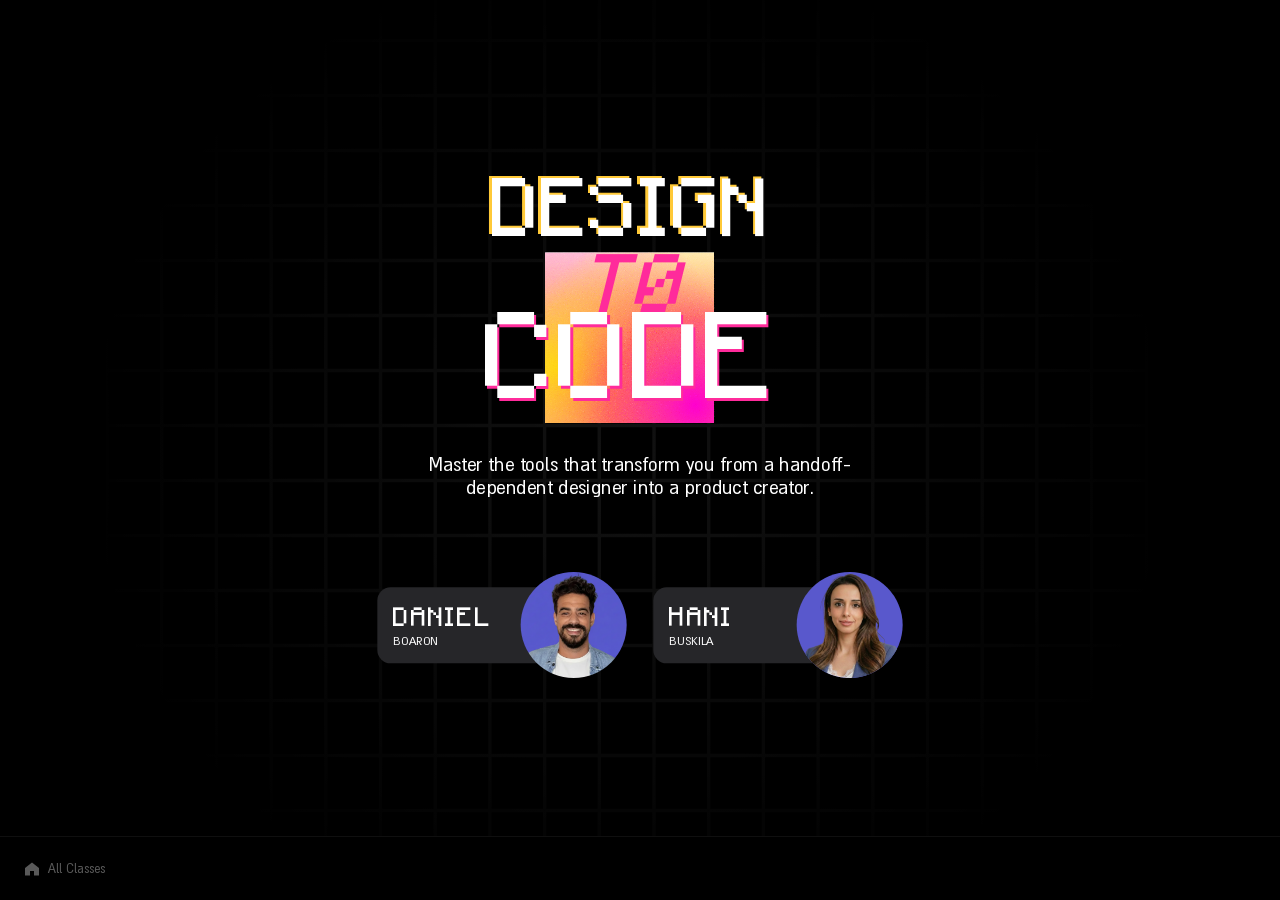
==== index.html @ 84b59b8c "Initial commit: presentation files" ====
<!DOCTYPE html>
<html lang="en">
<head>
  <meta charset="UTF-8" />
  <meta name="viewport" content="width=device-width, initial-scale=1.0" />
  <title>Design to Code - Presentation</title>
  <style>
    /* ── Fonts ── */
    @font-face {
      font-family: 'Minecraft';
      src: url('fonts/1_MinecraftRegular1.otf') format('opentype');
      font-weight: 400;
      font-style: normal;
    }
    @font-face {
      font-family: 'Almoni';
      src: url('fonts/Almoni DL AAA.ttf') format('truetype');
      font-weight: 400;
    }
    @font-face {
      font-family: 'Almoni';
      src: url('fonts/almoni-dl-aaa-bold.otf') format('opentype');
      font-weight: 700;
    }

    /* ── Reset ── */
    *, *::before, *::after { margin: 0; padding: 0; box-sizing: border-box; }

    html, body {
      background: #000;
      color: #fff;
      font-family: 'Almoni', sans-serif;
      overflow: hidden;
      height: 100vh;
      width: 100vw;
    }

    /* ── Slide system ── */
    .slides-container {
      position: relative;
      width: 100%;
      height: 100%;
    }

    .slide {
      position: absolute;
      inset: 0;
      opacity: 0;
      pointer-events: none;
      transition: opacity 0.5s ease;
      overflow: hidden;
    }

    .slide.active {
      opacity: 1;
      pointer-events: auto;
    }

    /* ── Scaling wrapper — design is 1920x1080 ── */
    .slide-inner {
      position: absolute;
      width: 1920px;
      height: 1080px;
      top: 50%;
      left: 50%;
      transform-origin: center center;
    }

    /* ═══════════════════════════════════════
       SLIDE 1 — Hero (from Figma)
    ═══════════════════════════════════════ */

    /* Grid background */
    .s1-grid {
      position: absolute;
      top: -242px;
      left: 158px;
      width: 1564px;
      height: 1573px;
      pointer-events: none;
      opacity: 0.7;
    }

    .s1-grid img {
      width: 100%;
      height: 100%;
      display: block;
    }

    /* Title block — centered */
    .s1-title-block {
      position: absolute;
      width: 429px;
      height: 423px;
      left: calc(50% - 20.5px);
      top: calc(50% - 211.5px);
      transform: translate(-50%, -50%);
    }

    .s1-title-group {
      position: absolute;
      left: 1.24px;
      top: 0;
      width: 444px;
      height: 423px;
    }

    /* "DESIGN" shadow text (yellow) */
    .s1-design-shadow {
      position: absolute;
      left: 7.42px;
      top: 0;
      font-family: 'Minecraft', monospace;
      font-size: 124px;
      text-transform: uppercase;
      color: #ffc937;
      line-height: 1;
      white-space: nowrap;
    }

    /* "DESIGN" main text (white) */
    .s1-design {
      position: absolute;
      left: 11.13px;
      top: 3.71px;
      font-family: 'Minecraft', monospace;
      font-size: 124px;
      text-transform: uppercase;
      color: #fff;
      line-height: 1;
      white-space: nowrap;
    }

    /* Triangle shape */
    .s1-triangle {
      position: absolute;
      left: 91px;
      top: 126px;
      width: 254px;
      height: 256px;
      display: flex;
      align-items: center;
      justify-content: center;
    }

    .s1-triangle-inner {
      width: 254px;
      height: 256px;
      position: relative;
      transform: rotate(180deg);
    }

    .s1-triangle-mask {
      position: absolute;
      inset: 0;
      overflow: hidden;
    }

    .s1-triangle-mask img {
      width: 100%;
      height: 100%;
      display: block;
    }

    .s1-triangle-gradient {
      position: absolute;
      inset: 0;
      overflow: hidden;
    }

    .s1-triangle-gradient img {
      width: 100%;
      height: 100%;
      display: block;
    }

    .s1-triangle-noise {
      position: absolute;
      inset: 0;
      mix-blend-mode: overlay;
      opacity: 0.8;
    }

    .s1-noise-1 {
      position: absolute;
      inset: 0;
      background-size: 307px 307px;
      background-position: top left;
      opacity: 0.6;
      pointer-events: none;
    }

    .s1-noise-2 {
      position: absolute;
      inset: 0;
      background-size: 410px 410px;
      background-position: top left;
      mix-blend-mode: overlay;
      opacity: 0.7;
      pointer-events: none;
    }

    /* "CODE" shadow text (pink) */
    .s1-code-shadow {
      position: absolute;
      left: 4.95px;
      top: 202.6px;
      font-family: 'Minecraft', monospace;
      font-size: 184px;
      text-transform: uppercase;
      color: #ff2b9b;
      line-height: 1;
    }

    /* "CODE" main text (white) */
    .s1-code {
      position: absolute;
      left: 1.24px;
      top: 198.89px;
      font-family: 'Minecraft', monospace;
      font-size: 184px;
      text-transform: uppercase;
      color: #fff;
      line-height: 1;
    }

    /* "T0" text */
    .s1-to {
      position: absolute;
      left: 147px;
      top: 105px;
      width: 149px;
      height: 149px;
      display: flex;
      align-items: center;
      justify-content: center;
      font-family: 'Minecraft', monospace;
      font-style: italic;
      font-size: 124px;
      text-transform: uppercase;
      color: #ff2b9b;
      text-align: center;
      line-height: 1;
    }

    /* Subtitle */
    .s1-subtitle {
      position: absolute;
      left: 50%;
      top: 579px;
      transform: translate(-50%, -50%);
      width: 725px;
      font-family: 'Almoni', sans-serif;
      font-size: 32px;
      color: #fff;
      text-align: center;
      line-height: 1.1;
    }

    /* Profiles section */
    .s1-profiles {
      position: absolute;
      left: 50%;
      top: 723px;
      transform: translateX(-50%);
      display: flex;
      gap: 40px;
      align-items: center;
    }

    .s1-profile-card {
      display: flex;
      align-items: center;
      position: relative;
      padding-right: 100px;
    }

    .s1-profile-bg {
      background: #262629;
      border-radius: 20px;
      width: 315px;
      height: 114px;
      display: flex;
      align-items: center;
      padding: 20px 24px;
      margin-right: -100px;
      position: relative;
      z-index: 1;
    }

    .s1-profile-info {
      display: flex;
      flex-direction: column;
    }

    .s1-profile-name {
      font-family: 'Minecraft', monospace;
      font-weight: 400;
      font-size: 40px;
      text-transform: uppercase;
      color: #fff;
      letter-spacing: 2px;
      line-height: 1.2;
    }

    .s1-profile-last {
      font-family: 'Almoni', sans-serif;
      font-size: 20px;
      color: #fff;
      line-height: 1.1;
    }

    .s1-avatar {
      width: 159px;
      height: 159px;
      border-radius: 50%;
      overflow: hidden;
      position: relative;
      z-index: 2;
      margin-right: -100px;
      flex-shrink: 0;
    }

    .s1-avatar img {
      position: absolute;
      display: block;
    }

    .s1-avatar-daniel img {
      width: 136.61%;
      height: 136.61%;
      left: -19.63%;
      top: -14.76%;
    }

    .s1-avatar-hani {
      background: #5958cc;
    }

    .s1-avatar-hani img {
      width: 117%;
      height: 171.6%;
      left: -13.13%;
      top: -8.7%;
    }

    /* ═══════════════════════════════════════
       SLIDE 2 — "The World We Knew" (from Figma)
    ═══════════════════════════════════════ */

    /* Globe image */
    .s2-globe {
      position: absolute;
      left: calc(50% - 16.5px);
      top: 829px;
      width: 841px;
      height: 561px;
      transform: translateX(-50%);
      z-index: 1;
    }

    .s2-globe img {
      width: 100%;
      height: 100%;
      display: block;
    }

    /* Title + subtitle block */
    .s2-text-block {
      position: absolute;
      left: 50%;
      top: 634px;
      transform: translateX(-50%);
      width: 676px;
      display: flex;
      flex-direction: column;
      gap: 16px;
      z-index: 3;
    }

    .s2-text-block h2 {
      font-family: 'Minecraft', monospace;
      font-weight: 400;
      font-size: 72px;
      text-transform: uppercase;
      color: #fff;
      letter-spacing: -1.44px;
      line-height: 1.1;
    }

    .s2-text-block p {
      font-family: 'Almoni', sans-serif;
      font-size: 32px;
      color: #fff;
      opacity: 0.7;
      text-align: center;
      line-height: 1.1;
    }

    /* Card */
    .s2-card {
      position: absolute;
      left: 179px;
      top: 328px;
      width: 431px;
      height: 143px;
      background: #262629;
      border-radius: 20px;
      display: flex;
      flex-direction: column;
      justify-content: center;
      padding: 40px;
      z-index: 5;
    }

    .s2-card h3 {
      font-family: 'Almoni', sans-serif;
      font-weight: 700;
      font-size: 32px;
      color: #fcfcfc;
      text-transform: capitalize;
      letter-spacing: -0.64px;
      line-height: 1.1;
    }

    /* Connector arrow */
    .s2-connector {
      position: absolute;
      left: 440px;
      top: 471px;
      width: 203px;
      height: 163px;
      z-index: 4;
      transform: scaleY(-1) rotate(180deg);
    }

    .s2-connector img {
      width: 100%;
      height: 100%;
      display: block;
    }

    /* Bullet list */
    .s2-bullets {
      position: absolute;
      left: 179px;
      top: 576px;
      width: 345px;
      list-style: none;
      border-radius: 12px;
      z-index: 5;
    }

    .s2-bullets li {
      font-family: 'Almoni', sans-serif;
      font-size: 28px;
      color: #fff;
      height: 65px;
      display: flex;
      align-items: center;
      border-bottom: 1px solid rgba(255,255,255,0.2);
      line-height: 1.1;
    }

    .s2-bullets li:last-child {
      border-bottom: none;
    }

    /* ═══════════════════════════════════════
       SLIDE 3 — "The World We Knew" + Endless Iterations (from Figma)
    ═══════════════════════════════════════ */

    /* Reuse globe, title from s2 positions */
    .s3-globe { position: absolute; left: calc(50% - 16.5px); top: 829px; width: 841px; height: 561px; transform: translateX(-50%); z-index: 1; }
    .s3-globe img { width: 100%; height: 100%; display: block; }

    .s3-text-block { position: absolute; left: 50%; top: 634px; transform: translateX(-50%); width: 676px; display: flex; flex-direction: column; gap: 16px; z-index: 3; }
    .s3-text-block h2 { font-family: 'Minecraft', monospace; font-weight: 400; font-size: 72px; text-transform: uppercase; color: #fff; letter-spacing: -1.44px; line-height: 1.1; }
    .s3-text-block p { font-family: 'Almoni', sans-serif; font-size: 32px; color: #fff; opacity: 0.7; text-align: center; line-height: 1.1; }

    /* Card 1 — faded */
    .s3-card1 { position: absolute; left: 179px; top: 328px; width: 431px; height: 143px; background: #262629; border-radius: 20px; display: flex; flex-direction: column; justify-content: center; padding: 40px; z-index: 5; opacity: 0.3; }
    .s3-card1 h3 { font-family: 'Almoni', sans-serif; font-weight: 700; font-size: 32px; color: #fcfcfc; text-transform: capitalize; letter-spacing: -0.64px; line-height: 1.1; }

    .s3-connector1 { position: absolute; left: 440px; top: 471px; width: 203px; height: 163px; z-index: 4; transform: scaleY(-1) rotate(180deg); opacity: 0.3; }
    .s3-connector1 img { width: 100%; height: 100%; display: block; }

    .s3-bullets1 { position: absolute; left: 179px; top: 576px; width: 345px; list-style: none; border-radius: 12px; z-index: 5; opacity: 0.3; }
    .s3-bullets1 li { font-family: 'Almoni', sans-serif; font-size: 28px; color: #fff; height: 65px; display: flex; align-items: center; border-bottom: 1px solid rgba(255,255,255,0.2); line-height: 1.1; }
    .s3-bullets1 li:last-child { border-bottom: none; }

    /* Card 2 — active */
    .s3-card2 { position: absolute; left: 728px; top: 168px; width: 431px; height: 143px; background: #262629; border-radius: 20px; display: flex; flex-direction: column; justify-content: center; padding: 40px; z-index: 5; }
    .s3-card2 h3 { font-family: 'Almoni', sans-serif; font-weight: 700; font-size: 32px; color: #fcfcfc; text-transform: capitalize; letter-spacing: -0.64px; line-height: 1.1; }

    .s3-connector2 { position: absolute; left: 946px; top: 310.5px; width: 86px; height: 281.5px; z-index: 4; transform: scaleY(-1) rotate(180deg); }
    .s3-connector2 img { width: 100%; height: 100%; display: block; }

    .s3-bullets2 { position: absolute; left: 1069px; top: 374px; width: 399px; list-style: none; border-radius: 12px; z-index: 5; }
    .s3-bullets2 li { font-family: 'Almoni', sans-serif; font-size: 32px; color: #fff; height: 65px; display: flex; align-items: center; border-bottom: 1px solid rgba(255,255,255,0.2); line-height: 1.1; }
    .s3-bullets2 li:last-child { border-bottom: none; }

    /* ═══════════════════════════════════════
       SLIDE 4 — "The World We Knew" + Lost In Translation (from Figma)
    ═══════════════════════════════════════ */

    .s4-globe { position: absolute; left: calc(50% - 16.5px); top: 829px; width: 841px; height: 561px; transform: translateX(-50%); z-index: 1; }
    .s4-globe img { width: 100%; height: 100%; display: block; }

    .s4-text-block { position: absolute; left: 50%; top: 634px; transform: translateX(-50%); width: 676px; display: flex; flex-direction: column; gap: 16px; z-index: 3; }
    .s4-text-block h2 { font-family: 'Minecraft', monospace; font-weight: 400; font-size: 72px; text-transform: uppercase; color: #fff; letter-spacing: -1.44px; line-height: 1.1; }
    .s4-text-block p { font-family: 'Almoni', sans-serif; font-size: 32px; color: #fff; opacity: 0.7; text-align: center; line-height: 1.1; }

    /* Card 1 — faded */
    .s4-card1 { position: absolute; left: 179px; top: 328px; width: 431px; height: 143px; background: #262629; border-radius: 20px; display: flex; flex-direction: column; justify-content: center; padding: 40px; z-index: 5; opacity: 0.3; }
    .s4-card1 h3 { font-family: 'Almoni', sans-serif; font-weight: 700; font-size: 32px; color: #fcfcfc; text-transform: capitalize; letter-spacing: -0.64px; line-height: 1.1; }

    .s4-connector1 { position: absolute; left: 440px; top: 471px; width: 203px; height: 163px; z-index: 4; transform: scaleY(-1) rotate(180deg); opacity: 0.3; }
    .s4-connector1 img { width: 100%; height: 100%; display: block; }

    /* Card 2 — faded */
    .s4-card2 { position: absolute; left: 728px; top: 168px; width: 431px; height: 143px; background: #262629; border-radius: 20px; display: flex; flex-direction: column; justify-content: center; padding: 40px; z-index: 5; opacity: 0.3; }
    .s4-card2 h3 { font-family: 'Almoni', sans-serif; font-weight: 700; font-size: 32px; color: #fcfcfc; text-transform: capitalize; letter-spacing: -0.64px; line-height: 1.1; }

    .s4-connector2 { position: absolute; left: 946px; top: 310.5px; width: 86px; height: 281.5px; z-index: 4; transform: scaleY(-1) rotate(180deg); opacity: 0.3; }
    .s4-connector2 img { width: 100%; height: 100%; display: block; }

    /* Card 3 — active */
    .s4-card3 { position: absolute; left: 1383px; top: 323px; width: 431px; height: 143px; background: #262629; border-radius: 20px; display: flex; flex-direction: column; justify-content: center; padding: 40px; z-index: 5; }
    .s4-card3 h3 { font-family: 'Almoni', sans-serif; font-weight: 700; font-size: 32px; color: #fcfcfc; text-transform: capitalize; letter-spacing: -0.64px; line-height: 1.1; }

    .s4-connector3 { position: absolute; left: 1317px; top: 466px; width: 168px; height: 162px; z-index: 4; transform: scaleY(-1) rotate(180deg); }
    .s4-connector3 img { width: 100%; height: 100%; display: block; }

    .s4-bullets3 { position: absolute; left: 1521px; top: 518px; width: 399px; list-style: none; border-radius: 12px; z-index: 5; }
    .s4-bullets3 li { font-family: 'Almoni', sans-serif; font-size: 32px; color: #fff; height: 65px; display: flex; align-items: center; border-bottom: 1px solid rgba(255,255,255,0.2); line-height: 1.1; }
    .s4-bullets3 li:last-child { border-bottom: none; }

    /* ═══════════════════════════════════════
       SLIDE 5 — "The World We're Building" (from Figma)
    ═══════════════════════════════════════ */

    .s5-grid { position: absolute; top: -242px; left: 158px; width: 1564px; height: 1573px; pointer-events: none; opacity: 0.7; }
    .s5-grid img { width: 100%; height: 100%; display: block; }

    /* Big cool shape — top center */
    .s5-shape-big {
      position: absolute;
      left: 540px;
      top: -80px;
      width: 514px;
      height: 514px;
      display: flex;
      align-items: center;
      justify-content: center;
      z-index: 2;
    }
    .s5-shape-big img {
      width: 376px;
      height: 376px;
      transform: rotate(30deg);
    }

    /* Small cool shape — bottom center */
    .s5-shape-small {
      position: absolute;
      left: 1079px;
      top: 854px;
      width: 123px;
      height: 123px;
      display: flex;
      align-items: center;
      justify-content: center;
      z-index: 6;
    }
    .s5-shape-small img {
      width: 110px;
      height: 110px;
      transform: rotate(7.33deg);
      filter: blur(4px);
    }

    /* Center text */
    .s5-center-text {
      position: absolute;
      left: 50%;
      top: 50%;
      transform: translate(calc(-50% + 0.5px), calc(-50% + 0.5px));
      width: 901px;
      display: flex;
      flex-direction: column;
      align-items: center;
      gap: 16px;
      z-index: 5;
    }

    .s5-label {
      font-family: 'Inter', 'Almoni', sans-serif;
      font-weight: 400;
      font-size: 20px;
      text-transform: capitalize;
      letter-spacing: 2px;
      color: #fff;
      text-align: center;
      line-height: 1.1;
    }

    .s5-title {
      font-family: 'Minecraft', monospace;
      font-weight: 400;
      font-size: 72px;
      text-transform: uppercase;
      color: #fff;
      letter-spacing: -1.44px;
      line-height: 1.1;
      width: 100%;
      white-space: nowrap;
      text-align: center;
    }

    /* White cards */
    .s5-card {
      position: absolute;
      background: #fff;
      border-radius: 20px;
      width: 431px;
      height: 143px;
      display: flex;
      flex-direction: column;
      align-items: center;
      justify-content: center;
      gap: 10px;
      padding: 44px 91px;
      text-transform: capitalize;
      white-space: nowrap;
      z-index: 5;
    }

    .s5-card h3 {
      font-family: 'Almoni', sans-serif;
      font-weight: 700;
      font-size: 32px;
      color: #140101;
      letter-spacing: -0.64px;
      line-height: 1.1;
    }

    .s5-card p {
      font-family: 'Almoni', sans-serif;
      font-weight: 400;
      font-size: 24px;
      color: #140101;
      letter-spacing: -0.48px;
      line-height: 1.1;
    }

    .s5-card-1 { left: 46px; top: 293px; }
    .s5-card-2 { left: 375px; top: 808px; }
    .s5-card-3 { left: 1291px; top: 176px; }

    /* Connectors */
    .s5-conn-1 { position: absolute; left: 307px; top: 436px; width: 203px; height: 163px; z-index: 4; transform: scaleY(-1) rotate(180deg); }
    .s5-conn-1 img { width: 100%; height: 100%; display: block; }

    .s5-conn-2 { position: absolute; left: 698px; top: 643px; width: 203px; height: 163px; z-index: 4; transform: rotate(180deg); }
    .s5-conn-2 img { width: 100%; height: 100%; display: block; }

    .s5-conn-3 { position: absolute; left: 1304px; top: 319px; width: 203px; height: 163px; z-index: 4; }
    .s5-conn-3 img { width: 100%; height: 100%; display: block; }

    /* Planet ring — bottom right */
    .s5-planet {
      position: absolute;
      left: calc(50% + 691.5px);
      top: 670px;
      width: 1123px;
      height: 887px;
      transform: translateX(-50%);
      z-index: 1;
    }
    .s5-planet img { width: 100%; height: 100%; display: block; }

    /* ═══════════════════════════════════════
       SLIDES 8-9 — Toys vs Tools (from Figma)
    ═══════════════════════════════════════ */

    /* Left side — Toys */
    .s8-left {
      position: absolute;
      left: 120px;
      top: 422px;
      display: flex;
      flex-direction: column;
      gap: 40px;
      align-items: flex-start;
    }

    .s8-left-title {
      font-family: 'Minecraft', monospace;
      font-weight: 400;
      font-size: 56px;
      text-transform: uppercase;
      color: #fff;
      letter-spacing: -1.12px;
      line-height: 1.1;
      white-space: nowrap;
    }

    .s8-toy-cards {
      display: flex;
      flex-direction: column;
      gap: 20px;
    }

    .s8-toy-card {
      width: 373px;
      height: 132px;
      border-radius: 20px;
      overflow: hidden;
      display: flex;
      align-items: center;
      justify-content: center;
    }

    .s8-toy-card img {
      width: 100%;
      height: 100%;
      object-fit: cover;
      display: block;
    }

    .s8-toy-card-dark {
      background: #1b1b1b;
      padding: 25px 28px;
    }

    .s8-toy-card-dark img {
      width: auto;
      height: 82px;
      object-fit: contain;
    }

    /* Right side — Tools */
    .s8-right {
      position: absolute;
      left: 1034px;
      top: 120px;
      width: 766px;
      display: flex;
      flex-direction: column;
      align-items: center;
      gap: 40px;
    }

    .s8-right-header {
      display: flex;
      flex-direction: column;
      align-items: center;
      gap: 8px;
      width: 100%;
    }

    .s8-right-label {
      font-family: 'Inter', 'Almoni', sans-serif;
      font-weight: 400;
      font-size: 20px;
      text-transform: capitalize;
      letter-spacing: 2px;
      color: #7bed52;
      text-align: center;
      line-height: 1.1;
    }

    .s8-right-title {
      font-family: 'Minecraft', monospace;
      font-weight: 400;
      font-size: 56px;
      text-transform: uppercase;
      color: #fff;
      letter-spacing: -1.12px;
      line-height: 1.1;
      white-space: nowrap;
    }

    .s8-tool-cards {
      display: flex;
      flex-direction: column;
      gap: 20px;
    }

    .s8-tool-card {
      width: 373px;
      height: 132px;
      background: #fff;
      border-radius: 20px;
      display: flex;
      align-items: center;
      justify-content: center;
      padding: 25px 28px;
      overflow: hidden;
      position: relative;
    }

    .s8-tool-card img {
      max-width: 100%;
      max-height: 82px;
      object-fit: contain;
    }

    /* Cursor logo — clean cube icon */
    .s8-tool-card-cursor {
      padding: 24px 28px;
    }
    .s8-tool-card-cursor img {
      max-height: 84px;
    }

    /* Claude Code logo — rounded icon */
    .s8-tool-card-claude {
      padding: 22px 28px;
    }
    .s8-tool-card-claude img {
      max-height: 88px;
      border-radius: 16px;
    }

    /* GitHub logo — octocat + text, ensure fully visible */
    .s8-tool-card-github {
      padding: 28px 50px;
    }
    .s8-tool-card-github img {
      max-height: 76px;
      max-width: 100%;
      width: auto;
    }

    /* ═══════════════════════════════════════
       SLIDE 10 — Lovable Screenshot + Pain Points
    ═══════════════════════════════════════ */

    .s10-screenshot {
      position: absolute;
      left: 76px;
      top: 50%;
      transform: translateY(calc(-50% + 0.5px));
      width: 1094px;
      height: 709px;
      overflow: hidden;
      border-radius: 12px;
    }

    .s10-screenshot img {
      position: absolute;
      width: 108.1%;
      height: 104.24%;
      left: -4.01%;
      top: -2.06%;
      display: block;
    }

    .s10-right {
      position: absolute;
      left: 1290px;
      top: 325px;
      width: 512px;
      display: flex;
      flex-direction: column;
      gap: 40px;
      align-items: flex-start;
    }

    .s10-shape {
      width: 158px;
      height: 158px;
      transform: rotate(180deg);
    }

    .s10-shape img {
      width: 100%;
      height: 100%;
      display: block;
    }

    .s10-pain-points {
      display: flex;
      flex-direction: column;
      gap: 16px;
      width: 100%;
    }

    .s10-pain-points p {
      font-family: 'Almoni', sans-serif;
      font-weight: 400;
      font-size: 44px;
      color: #fff;
      text-transform: capitalize;
      line-height: 1.1;
    }

    /* ═══════════════════════════════════════
       SLIDE 11 — Restricted (from Figma)
    ═══════════════════════════════════════ */

    /* Faded screenshot */
    .s11-screenshot {
      position: absolute;
      left: 76px;
      top: 50%;
      transform: translateY(calc(-50% + 0.5px));
      width: 1094px;
      height: 709px;
      overflow: hidden;
      border-radius: 12px;
      opacity: 0.2;
    }

    .s11-screenshot img {
      position: absolute;
      width: 108.1%;
      height: 104.24%;
      left: -4.01%;
      top: -2.06%;
      display: block;
    }

    /* Diagonal strikethrough line */
    .s11-strikethrough {
      position: absolute;
      left: 95px;
      top: 228px;
      width: 1062.5px;
      height: 641.5px;
      z-index: 2;
    }

    .s11-strikethrough img {
      width: 100%;
      height: 100%;
      display: block;
    }

    /* RESTRICTED text */
    .s11-restricted {
      position: absolute;
      left: 607px;
      top: 548px;
      transform: translate(-50%, -50%);
      width: 766px;
      font-family: 'Minecraft', monospace;
      font-weight: 400;
      font-size: 56px;
      text-transform: uppercase;
      color: #ff383c;
      text-align: center;
      letter-spacing: -1.12px;
      line-height: 1.1;
      z-index: 3;
    }

    /* Reuse right side from s10 */
    .s11-right {
      position: absolute;
      left: 1288px;
      top: 325px;
      width: 512px;
      display: flex;
      flex-direction: column;
      gap: 40px;
      align-items: flex-start;
    }

    /* ═══════════════════════════════════════
       SLIDE 12 — Cursor IDE + GitHub Card (from Figma)
    ═══════════════════════════════════════ */

    /* Main Cursor IDE card */
    .s12-cursor-card {
      position: absolute;
      left: 125px;
      top: 428px;
      width: 968px;
      height: 463px;
      background: #1b1b1b;
      border-radius: 23px;
      padding: 21px 0 0 0;
      display: flex;
      flex-direction: column;
      overflow: hidden;
      z-index: 5;
    }

    .s12-cursor-header {
      display: flex;
      align-items: flex-end;
      justify-content: space-between;
      padding: 0 20px;
      width: 100%;
    }

    .s12-cursor-header-left {
      display: flex;
      align-items: center;
      gap: 18px;
    }

    .s12-cursor-icon {
      width: 58px;
      height: 55px;
      flex-shrink: 0;
    }

    .s12-cursor-icon img {
      width: 100%;
      height: 100%;
      object-fit: cover;
    }

    .s12-cursor-title {
      font-family: 'Almoni', sans-serif;
      font-weight: 400;
      font-size: 28px;
      color: #fff;
      text-transform: capitalize;
      line-height: 1.1;
    }

    .s12-avatars {
      display: flex;
      align-items: center;
      padding-right: 9px;
    }

    .s12-avatar {
      width: 47px;
      height: 47px;
      border-radius: 50%;
      overflow: hidden;
      margin-right: -9px;
      flex-shrink: 0;
    }

    .s12-avatar img {
      width: 110%;
      height: 110%;
      object-fit: cover;
      margin: -5%;
    }

    .s12-cursor-divider {
      width: 100%;
      height: 1px;
      margin-top: 24px;
    }

    .s12-cursor-divider img {
      width: 100%;
      height: 100%;
      display: block;
    }

    /* Screenshot in bottom of card */
    .s12-cursor-screenshot {
      position: absolute;
      left: 125px;
      top: 527px;
      width: 968px;
      height: 361px;
      overflow: hidden;
      border-radius: 0 0 27px 27px;
      z-index: 6;
    }

    .s12-cursor-screenshot img {
      position: absolute;
      width: 100%;
      height: 100.83%;
      left: 0;
      top: -0.04%;
      display: block;
    }

    /* GitHub card */
    .s12-github-card {
      position: absolute;
      left: 862px;
      top: 211px;
      width: 363px;
      height: 414px;
      background: #2a282d;
      border-radius: 20px;
      padding: 20px 16px;
      z-index: 2;
      overflow: hidden;
    }

    .s12-github-logo {
      width: 36px;
      height: 42px;
      overflow: hidden;
    }

    .s12-github-logo img {
      width: 246%;
      height: 105%;
      position: relative;
      left: -135%;
      top: -3%;
    }

    .s12-github-branch {
      position: absolute;
      left: 889px;
      top: 327px;
      width: 67px;
      height: 275px;
      z-index: 3;
    }

    .s12-github-branch img {
      width: 100%;
      height: 100%;
      display: block;
    }

    /* Gray pill elements inside github card */
    .s12-gh-pill {
      position: absolute;
      height: 16px;
      background: #494747;
      border-radius: 100px;
    }

    .s12-gh-pill-1 { left: 104px; top: 109px; width: 54px; }
    .s12-gh-pill-2 { left: 101px; top: 166px; width: 30px; }
    .s12-gh-pill-3 { left: 101px; top: 223px; width: 30px; }

    .s12-github-divider {
      position: absolute;
      left: 0;
      top: 74px;
      width: 100%;
      height: 1px;
    }

    .s12-github-divider img {
      width: 100%;
      height: 100%;
      display: block;
    }

    /* Right side — benefits */
    .s12-right {
      position: absolute;
      left: 1357px;
      top: 389px;
      display: flex;
      flex-direction: column;
      gap: 40px;
      align-items: flex-start;
    }

    .s12-benefits {
      display: flex;
      flex-direction: column;
      gap: 16px;
    }

    .s12-benefits p {
      font-family: 'Almoni', sans-serif;
      font-weight: 400;
      font-size: 44px;
      color: #fff;
      text-transform: capitalize;
      line-height: 1.1;
    }

    /* ═══════════════════════════════════════
       SLIDES 13-16 — The Unfair Advantage (from Figma)
    ═══════════════════════════════════════ */

    .s13-bg {
      position: absolute;
      inset: 0;
      background: linear-gradient(128deg, #000 38.5%, #06150f 97.6%);
    }

    /* Center text */
    .s13-center {
      position: absolute;
      left: 50%;
      top: 50%;
      transform: translate(-50%, -50%);
      display: flex;
      flex-direction: column;
      align-items: center;
      gap: 8px;
      z-index: 2;
    }

    .s13-label {
      font-family: 'Inter', 'Almoni', sans-serif;
      font-weight: 400;
      font-size: 20px;
      text-transform: capitalize;
      letter-spacing: 2px;
      color: #7bed52;
      text-align: center;
      line-height: 1.1;
    }

    .s13-title {
      font-family: 'Minecraft', monospace;
      font-weight: 400;
      font-size: 80px;
      text-transform: uppercase;
      color: #fff;
      text-align: center;
      letter-spacing: -1.6px;
      line-height: 1.1;
      width: 930px;
    }

    /* White cards */
    .s13-card {
      position: absolute;
      background: #fff;
      border-radius: 20px;
      width: 431px;
      height: 143px;
      display: flex;
      flex-direction: column;
      align-items: center;
      justify-content: center;
      gap: 10px;
      padding: 44px 91px;
      text-transform: capitalize;
      white-space: nowrap;
      z-index: 3;
    }

    .s13-card h3 {
      font-family: 'Almoni', sans-serif;
      font-weight: 700;
      font-size: 32px;
      color: #140101;
      letter-spacing: -0.64px;
      line-height: 1.1;
    }

    .s13-card p {
      font-family: 'Almoni', sans-serif;
      font-weight: 400;
      font-size: 24px;
      color: #140101;
      letter-spacing: -0.48px;
      line-height: 1.1;
    }

    /* Card positions */
    .s13-card-1 { left: 260px; top: 137px; }
    .s13-card-2 { left: 1209px; top: 78px; }
    .s13-card-3 { left: 96px; top: 705px; }
    .s13-card-4 { left: 1338px; top: 769px; }

    /* Connectors */
    .s13-conn { position: absolute; width: 203px; height: 163px; z-index: 2; }
    .s13-conn img { width: 100%; height: 100%; display: block; }

    .s13-conn-1 { left: 427px; top: 285px; transform: scaleY(-1) rotate(180deg); }
    .s13-conn-2 { left: 1239px; top: 221px; }
    .s13-conn-3 { left: 419px; top: 540px; transform: rotate(180deg); }
    .s13-conn-4 { left: 1334px; top: 606px; transform: scaleY(-1); }

    /* ═══════════════════════════════════════
       SLIDE 17 — The Gap (from Figma)
    ═══════════════════════════════════════ */

    .s17-center {
      position: absolute;
      left: 50%;
      top: 50%;
      transform: translate(-50%, -50%);
      display: flex;
      flex-direction: column;
      align-items: center;
      gap: 8px;
      z-index: 2;
    }

    .s17-label {
      font-family: 'Inter', 'Almoni', sans-serif;
      font-weight: 400;
      font-size: 20px;
      text-transform: capitalize;
      letter-spacing: 2px;
      color: #7bed52;
      text-align: center;
      line-height: 1.1;
    }

    .s17-title {
      font-family: 'Minecraft', monospace;
      font-weight: 400;
      font-size: 80px;
      text-transform: uppercase;
      color: #fff;
      text-align: center;
      letter-spacing: -1.6px;
      line-height: 1.1;
      width: 1082px;
    }

    .s17-line-top {
      position: absolute;
      left: calc(50% + 0.5px);
      top: 49px;
      width: 15px;
      height: 354px;
      transform: translateX(-50%);
      z-index: 1;
    }

    .s17-line-bottom {
      position: absolute;
      left: calc(50% + 0.5px);
      top: 677px;
      width: 15px;
      height: 354px;
      transform: translateX(-50%);
      z-index: 1;
    }

    .s17-line-top img,
    .s17-line-bottom img {
      width: 100%;
      height: 100%;
      display: block;
    }

    /* ═══════════════════════════════════════
       SLIDE 18 — The Gap + Subtitle (animated)
    ═══════════════════════════════════════ */

    /* Subtitle that fades in */
    .s18-subtitle {
      position: absolute;
      left: 50%;
      top: 711.5px;
      transform: translate(-50%, -50%);
      width: 676px;
      font-family: 'Almoni', sans-serif;
      font-weight: 400;
      font-size: 32px;
      color: #fff;
      opacity: 0;
      text-align: center;
      line-height: 1.1;
      z-index: 2;
      transition: opacity 0.8s ease 0.2s, transform 0.8s ease 0.2s;
      transform: translate(-50%, calc(-50% + 20px));
    }

    .slide.active .s18-subtitle {
      opacity: 0.7;
      transform: translate(-50%, -50%);
    }

    /* Bottom line that shrinks and moves down */
    .s18-line-bottom {
      position: absolute;
      left: calc(50% + 0.5px);
      top: 677px;
      width: 15px;
      height: 354px;
      transform: translateX(-50%);
      z-index: 1;
      transition: top 0.8s ease, height 0.8s ease;
    }

    .slide.active .s18-line-bottom {
      top: 827px;
      height: 204px;
    }

    .s18-line-bottom img {
      width: 100%;
      height: 100%;
      display: block;
    }

    /* ═══════════════════════════════════════
       SLIDE 19 — By The End Of Today (from Figma)
    ═══════════════════════════════════════ */

    .s19-grid {
      position: absolute;
      left: 601px;
      top: -242px;
      width: 677px;
      height: 681px;
      pointer-events: none;
      opacity: 0.7;
    }

    .s19-grid img {
      width: 100%;
      height: 100%;
      display: block;
    }

    .s19-center {
      position: absolute;
      left: calc(50% + 0.5px);
      top: calc(50% - 183px);
      transform: translate(-50%, -50%);
      display: flex;
      flex-direction: column;
      align-items: center;
      gap: 8px;
      z-index: 2;
    }

    .s19-label {
      font-family: 'Inter', 'Almoni', sans-serif;
      font-weight: 400;
      font-size: 20px;
      text-transform: capitalize;
      letter-spacing: 2px;
      color: #7bed52;
      text-align: center;
      line-height: 1.1;
    }

    .s19-title {
      font-family: 'Minecraft', monospace;
      font-weight: 400;
      font-size: 80px;
      text-transform: uppercase;
      color: #fff;
      text-align: center;
      letter-spacing: -1.6px;
      line-height: 1.1;
      white-space: nowrap;
    }

    /* Steps row: numbers + dashed lines */
    .s19-steps {
      position: absolute;
      left: 136px;
      top: 549px;
      display: flex;
      align-items: center;
      gap: 0;
      z-index: 2;
    }

    .s19-step-num {
      font-family: 'Minecraft', monospace;
      font-weight: 400;
      font-size: 40px;
      color: #fff;
      opacity: 0.3;
      text-align: center;
      letter-spacing: -0.8px;
      text-transform: uppercase;
      line-height: 1.1;
      white-space: nowrap;
      flex-shrink: 0;
    }

    .s19-step-dash {
      width: 303.5px;
      height: 2px;
      flex-shrink: 0;
      margin: 0 29px;
    }

    .s19-step-dash img {
      width: 100%;
      height: 100%;
      display: block;
    }

    /* Cards row */
    .s19-cards {
      position: absolute;
      left: calc(50% + 0.25px);
      top: 618px;
      transform: translateX(-50%);
      display: flex;
      gap: 40px;
      align-items: center;
      z-index: 3;
    }

    .s19-card {
      width: 386px;
      height: 143px;
      background: #1b1b1b;
      border-radius: 20px;
      display: flex;
      flex-direction: column;
      align-items: flex-start;
      justify-content: center;
      gap: 10px;
      padding: 44px 40px;
      text-transform: capitalize;
      white-space: nowrap;
      flex-shrink: 0;
    }

    .s19-card:first-child {
      width: 385px;
      padding: 20px 40px;
    }

    .s19-card h3 {
      font-family: 'Almoni', sans-serif;
      font-weight: 700;
      font-size: 32px;
      color: #f8fcfd;
      letter-spacing: -0.64px;
      line-height: 1.1;
    }

    .s19-card p {
      font-family: 'Almoni', sans-serif;
      font-weight: 400;
      font-size: 24px;
      color: #f8fcfd;
      letter-spacing: -0.48px;
      line-height: 1.1;
    }

    /* ═══════════════════════════════════════
       SLIDE 20 — Step 1 Highlight (from Figma)
    ═══════════════════════════════════════ */

    .s20-step-num-active {
      font-family: 'Minecraft', monospace;
      font-weight: 400;
      font-size: 40px;
      color: #fff;
      opacity: 1;
      text-align: center;
      letter-spacing: -0.8px;
      text-transform: uppercase;
      line-height: 1.1;
      white-space: nowrap;
      flex-shrink: 0;
    }

    .s20-card-highlight {
      width: 385px;
      height: 143px;
      background: #ffffff;
      border-radius: 20px;
      display: flex;
      flex-direction: column;
      align-items: flex-start;
      justify-content: center;
      gap: 10px;
      padding: 20px 40px;
      text-transform: capitalize;
      white-space: nowrap;
      flex-shrink: 0;
    }

    .s20-card-highlight h3 {
      font-family: 'Almoni', sans-serif;
      font-weight: 700;
      font-size: 32px;
      color: #140101;
      letter-spacing: -0.64px;
      line-height: 1.1;
    }

    .s20-card-highlight p {
      font-family: 'Almoni', sans-serif;
      font-weight: 400;
      font-size: 24px;
      color: #140101;
      letter-spacing: -0.48px;
      line-height: 1.1;
    }

    /* ═══════════════════════════════════════
       Navigation Bar
    ═══════════════════════════════════════ */
    .nav-bar {
      position: fixed;
      bottom: 0;
      left: 0;
      right: 0;
      height: 64px;
      display: flex;
      align-items: center;
      justify-content: center;
      gap: 18px;
      z-index: 1000;
      background: rgba(0,0,0,0.75);
      backdrop-filter: blur(12px);
      border-top: 1px solid rgba(255,255,255,0.06);
    }

    .nav-home {
      position: absolute;
      left: 24px;
      display: flex;
      align-items: center;
      gap: 8px;
      text-decoration: none;
      color: rgba(255,255,255,0.35);
      font-family: 'Almoni', sans-serif;
      font-size: 14px;
      transition: color 0.2s;
    }

    .nav-home:hover {
      color: #fff;
    }

    .nav-home svg {
      width: 16px;
      height: 16px;
      fill: currentColor;
    }

    .nav-arrow {
      width: 40px;
      height: 40px;
      border-radius: 50%;
      border: 1px solid rgba(255,255,255,0.2);
      background: rgba(255,255,255,0.04);
      color: #fff;
      font-size: 18px;
      cursor: pointer;
      display: flex;
      align-items: center;
      justify-content: center;
      transition: background 0.2s, border-color 0.2s;
    }

    .nav-arrow:hover {
      background: rgba(255,255,255,0.1);
      border-color: rgba(255,255,255,0.35);
    }

    .nav-arrow:disabled {
      opacity: 0.2;
      cursor: default;
    }

    .nav-arrow:disabled:hover {
      background: rgba(255,255,255,0.04);
      border-color: rgba(255,255,255,0.2);
    }

    .nav-dots {
      display: flex;
      gap: 10px;
      align-items: center;
    }

    .nav-dot {
      width: 10px;
      height: 10px;
      border-radius: 50%;
      background: rgba(255,255,255,0.18);
      cursor: pointer;
      transition: background 0.3s, transform 0.3s;
    }

    .nav-dot.active {
      background: #fff;
      transform: scale(1.35);
    }

    .nav-dot:hover:not(.active) {
      background: rgba(255,255,255,0.4);
    }

    .nav-counter {
      font-family: 'Almoni', sans-serif;
      font-size: 14px;
      color: rgba(255,255,255,0.35);
      min-width: 44px;
      text-align: center;
    }
  </style>
</head>
<body>

<div class="slides-container">

  <!-- ═══════ SLIDE 1 — Hero ═══════ -->
  <div class="slide active" data-slide="0">
    <div class="slide-inner" id="s1-inner">

      <!-- Grid -->
      <div class="s1-grid">
        <img src="assets/grid.svg" alt="" />
      </div>

      <!-- Title block -->
      <div class="s1-title-block">
        <div class="s1-title-group">
          <!-- DESIGN (yellow shadow) -->
          <div class="s1-design-shadow">design</div>
          <!-- DESIGN (white) -->
          <div class="s1-design">design</div>

          <!-- Triangle shape -->
          <div class="s1-triangle">
            <div class="s1-triangle-inner">
              <div class="s1-triangle-mask">
                <img src="assets/triangle-mask.svg" alt="" />
              </div>
              <div class="s1-triangle-gradient">
                <img src="assets/triangle-gradient.svg" alt="" />
              </div>
              <div class="s1-triangle-noise">
                <div class="s1-noise-1" style="background-image: url('assets/noise1.png')"></div>
                <div class="s1-noise-2" style="background-image: url('assets/noise2.png')"></div>
              </div>
            </div>
          </div>

          <!-- CODE (pink shadow) -->
          <div class="s1-code-shadow">code</div>
          <!-- CODE (white) -->
          <div class="s1-code">code</div>

          <!-- T0 -->
          <div class="s1-to">t0</div>
        </div>
      </div>

      <!-- Subtitle -->
      <div class="s1-subtitle">
        Master the tools that transform you from a handoff-dependent designer into a product creator.
      </div>

      <!-- Profiles -->
      <div class="s1-profiles">
        <div class="s1-profile-card">
          <div class="s1-profile-bg">
            <div class="s1-profile-info">
              <span class="s1-profile-name">dANIEL</span>
              <span class="s1-profile-last">BOARON</span>
            </div>
          </div>
          <div class="s1-avatar s1-avatar-daniel">
            <img src="assets/daniel.png" alt="Daniel Boaron" />
          </div>
        </div>

        <div class="s1-profile-card">
          <div class="s1-profile-bg">
            <div class="s1-profile-info">
              <span class="s1-profile-name">HANI</span>
              <span class="s1-profile-last">BUSKILA</span>
            </div>
          </div>
          <div class="s1-avatar s1-avatar-hani">
            <img src="assets/hani.png" alt="Hani Buskila" />
          </div>
        </div>
      </div>

    </div>
  </div>


</div>

<!-- Navigation Bar -->
<nav class="nav-bar">
  <a href="class-2.html" class="nav-home">
    <svg viewBox="0 0 16 16"><path d="M8 1.4L1 7v7.6h5V10h4v4.6h5V7L8 1.4z"/></svg>
    All Classes
  </a>
</nav>

<script>
  // ── Responsive scaling ──
  function scaleSlides() {
    const vw = window.innerWidth;
    const vh = window.innerHeight - 64; // minus nav height
    const scaleX = vw / 1920;
    const scaleY = vh / 1080;
    const scale = Math.min(scaleX, scaleY);

    document.querySelectorAll('.slide-inner').forEach(inner => {
      inner.style.transform = `translate(-50%, -50%) scale(${scale})`;
    });
  }

  scaleSlides();
  window.addEventListener('resize', scaleSlides);

</script>

</body>
</html>
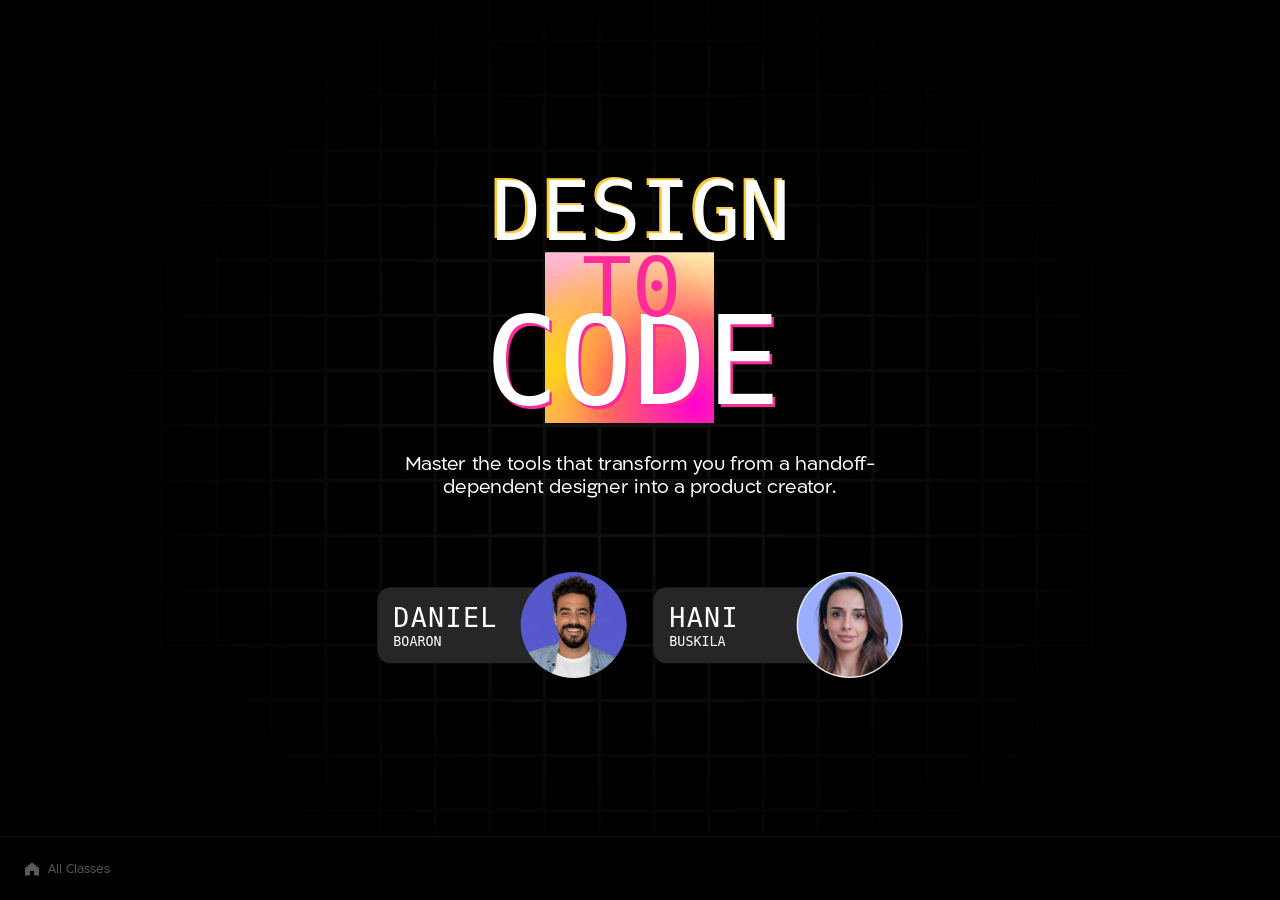
==== commit 9a313594: "Update presentation: hero slides, Minecraft font, layout fixes - Hero slide 1: Minecraft Regular fon" ====
--- a/index.html
+++ b/index.html
@@ -7,19 +7,25 @@
   <style>
     /* ── Fonts ── */
     @font-face {
-      font-family: 'Minecraft';
-      src: url('fonts/1_MinecraftRegular1.otf') format('opentype');
+      font-family: 'MinecraftRegular';
+      src: url('https://fonts.cdnfonts.com/s/25041/1_MinecraftRegular1.woff') format('woff');
       font-weight: 400;
       font-style: normal;
     }
     @font-face {
-      font-family: 'Almoni';
-      src: url('fonts/Almoni DL AAA.ttf') format('truetype');
-      font-weight: 400;
+      font-family: 'Ploni';
+      src: url('fonts/ploni-regular-aaa.otf') format('opentype');
+      font-weight: 400;
+      font-style: normal;
     }
     @font-face {
-      font-family: 'Almoni';
-      src: url('fonts/almoni-dl-aaa-bold.otf') format('opentype');
+      font-family: 'Ploni';
+      src: url('fonts/ploni-regular-aaa.otf') format('opentype');
+      font-weight: 400;
+    }
+    @font-face {
+      font-family: 'Ploni';
+      src: url('fonts/ploni-demibold-aaa.otf') format('opentype');
       font-weight: 700;
     }
 
@@ -29,7 +35,7 @@
     html, body {
       background: #000;
       color: #fff;
-      font-family: 'Almoni', sans-serif;
+      font-family: 'Ploni', sans-serif;
       overflow: hidden;
       height: 100vh;
       width: 100vw;
@@ -69,6 +75,19 @@
     /* ═══════════════════════════════════════
        SLIDE 1 — Hero (from Figma)
     ═══════════════════════════════════════ */
+
+    /* Minecraft font override — slide 1 only */
+    #s1-inner,
+    #s1-inner * {
+      font-family: 'MinecraftRegular', monospace !important;
+      font-weight: 400 !important;
+      font-style: normal !important;
+    }
+
+    /* Subtitle stays on Ploni */
+    #s1-inner .s1-subtitle {
+      font-family: 'Ploni', sans-serif !important;
+    }
 
     /* Grid background */
     .s1-grid {
@@ -110,7 +129,7 @@
       position: absolute;
       left: 7.42px;
       top: 0;
-      font-family: 'Minecraft', monospace;
+      font-family: 'Ploni', sans-serif;
       font-size: 124px;
       text-transform: uppercase;
       color: #ffc937;
@@ -123,7 +142,7 @@
       position: absolute;
       left: 11.13px;
       top: 3.71px;
-      font-family: 'Minecraft', monospace;
+      font-family: 'Ploni', sans-serif;
       font-size: 124px;
       text-transform: uppercase;
       color: #fff;
@@ -205,7 +224,7 @@
       position: absolute;
       left: 4.95px;
       top: 202.6px;
-      font-family: 'Minecraft', monospace;
+      font-family: 'Ploni', sans-serif;
       font-size: 184px;
       text-transform: uppercase;
       color: #ff2b9b;
@@ -217,7 +236,7 @@
       position: absolute;
       left: 1.24px;
       top: 198.89px;
-      font-family: 'Minecraft', monospace;
+      font-family: 'Ploni', sans-serif;
       font-size: 184px;
       text-transform: uppercase;
       color: #fff;
@@ -234,7 +253,7 @@
       display: flex;
       align-items: center;
       justify-content: center;
-      font-family: 'Minecraft', monospace;
+      font-family: 'Ploni', sans-serif;
       font-style: italic;
       font-size: 124px;
       text-transform: uppercase;
@@ -250,7 +269,7 @@
       top: 579px;
       transform: translate(-50%, -50%);
       width: 725px;
-      font-family: 'Almoni', sans-serif;
+      font-family: 'Ploni', sans-serif;
       font-size: 32px;
       color: #fff;
       text-align: center;
@@ -294,7 +313,7 @@
     }
 
     .s1-profile-name {
-      font-family: 'Minecraft', monospace;
+      font-family: 'Ploni', sans-serif;
       font-weight: 400;
       font-size: 40px;
       text-transform: uppercase;
@@ -304,7 +323,7 @@
     }
 
     .s1-profile-last {
-      font-family: 'Almoni', sans-serif;
+      font-family: 'Ploni', sans-serif;
       font-size: 20px;
       color: #fff;
       line-height: 1.1;
@@ -333,15 +352,12 @@
       top: -14.76%;
     }
 
-    .s1-avatar-hani {
-      background: #5958cc;
-    }
-
     .s1-avatar-hani img {
-      width: 117%;
-      height: 171.6%;
-      left: -13.13%;
-      top: -8.7%;
+      width: 112%;
+      height: 112%;
+      left: -6%;
+      top: -6%;
+      object-fit: cover;
     }
 
     /* ═══════════════════════════════════════
@@ -379,7 +395,7 @@
     }
 
     .s2-text-block h2 {
-      font-family: 'Minecraft', monospace;
+      font-family: 'Ploni', sans-serif;
       font-weight: 400;
       font-size: 72px;
       text-transform: uppercase;
@@ -389,7 +405,7 @@
     }
 
     .s2-text-block p {
-      font-family: 'Almoni', sans-serif;
+      font-family: 'Ploni', sans-serif;
       font-size: 32px;
       color: #fff;
       opacity: 0.7;
@@ -414,7 +430,7 @@
     }
 
     .s2-card h3 {
-      font-family: 'Almoni', sans-serif;
+      font-family: 'Ploni', sans-serif;
       font-weight: 700;
       font-size: 32px;
       color: #fcfcfc;
@@ -452,7 +468,7 @@
     }
 
     .s2-bullets li {
-      font-family: 'Almoni', sans-serif;
+      font-family: 'Ploni', sans-serif;
       font-size: 28px;
       color: #fff;
       height: 65px;
@@ -475,29 +491,29 @@
     .s3-globe img { width: 100%; height: 100%; display: block; }
 
     .s3-text-block { position: absolute; left: 50%; top: 634px; transform: translateX(-50%); width: 676px; display: flex; flex-direction: column; gap: 16px; z-index: 3; }
-    .s3-text-block h2 { font-family: 'Minecraft', monospace; font-weight: 400; font-size: 72px; text-transform: uppercase; color: #fff; letter-spacing: -1.44px; line-height: 1.1; }
-    .s3-text-block p { font-family: 'Almoni', sans-serif; font-size: 32px; color: #fff; opacity: 0.7; text-align: center; line-height: 1.1; }
+    .s3-text-block h2 { font-family: 'Ploni', sans-serif; font-weight: 400; font-size: 72px; text-transform: uppercase; color: #fff; letter-spacing: -1.44px; line-height: 1.1; }
+    .s3-text-block p { font-family: 'Ploni', sans-serif; font-size: 32px; color: #fff; opacity: 0.7; text-align: center; line-height: 1.1; }
 
     /* Card 1 — faded */
     .s3-card1 { position: absolute; left: 179px; top: 328px; width: 431px; height: 143px; background: #262629; border-radius: 20px; display: flex; flex-direction: column; justify-content: center; padding: 40px; z-index: 5; opacity: 0.3; }
-    .s3-card1 h3 { font-family: 'Almoni', sans-serif; font-weight: 700; font-size: 32px; color: #fcfcfc; text-transform: capitalize; letter-spacing: -0.64px; line-height: 1.1; }
+    .s3-card1 h3 { font-family: 'Ploni', sans-serif; font-weight: 700; font-size: 32px; color: #fcfcfc; text-transform: capitalize; letter-spacing: -0.64px; line-height: 1.1; }
 
     .s3-connector1 { position: absolute; left: 440px; top: 471px; width: 203px; height: 163px; z-index: 4; transform: scaleY(-1) rotate(180deg); opacity: 0.3; }
     .s3-connector1 img { width: 100%; height: 100%; display: block; }
 
     .s3-bullets1 { position: absolute; left: 179px; top: 576px; width: 345px; list-style: none; border-radius: 12px; z-index: 5; opacity: 0.3; }
-    .s3-bullets1 li { font-family: 'Almoni', sans-serif; font-size: 28px; color: #fff; height: 65px; display: flex; align-items: center; border-bottom: 1px solid rgba(255,255,255,0.2); line-height: 1.1; }
+    .s3-bullets1 li { font-family: 'Ploni', sans-serif; font-size: 28px; color: #fff; height: 65px; display: flex; align-items: center; border-bottom: 1px solid rgba(255,255,255,0.2); line-height: 1.1; }
     .s3-bullets1 li:last-child { border-bottom: none; }
 
     /* Card 2 — active */
     .s3-card2 { position: absolute; left: 728px; top: 168px; width: 431px; height: 143px; background: #262629; border-radius: 20px; display: flex; flex-direction: column; justify-content: center; padding: 40px; z-index: 5; }
-    .s3-card2 h3 { font-family: 'Almoni', sans-serif; font-weight: 700; font-size: 32px; color: #fcfcfc; text-transform: capitalize; letter-spacing: -0.64px; line-height: 1.1; }
+    .s3-card2 h3 { font-family: 'Ploni', sans-serif; font-weight: 700; font-size: 32px; color: #fcfcfc; text-transform: capitalize; letter-spacing: -0.64px; line-height: 1.1; }
 
     .s3-connector2 { position: absolute; left: 946px; top: 310.5px; width: 86px; height: 281.5px; z-index: 4; transform: scaleY(-1) rotate(180deg); }
     .s3-connector2 img { width: 100%; height: 100%; display: block; }
 
     .s3-bullets2 { position: absolute; left: 1069px; top: 374px; width: 399px; list-style: none; border-radius: 12px; z-index: 5; }
-    .s3-bullets2 li { font-family: 'Almoni', sans-serif; font-size: 32px; color: #fff; height: 65px; display: flex; align-items: center; border-bottom: 1px solid rgba(255,255,255,0.2); line-height: 1.1; }
+    .s3-bullets2 li { font-family: 'Ploni', sans-serif; font-size: 32px; color: #fff; height: 65px; display: flex; align-items: center; border-bottom: 1px solid rgba(255,255,255,0.2); line-height: 1.1; }
     .s3-bullets2 li:last-child { border-bottom: none; }
 
     /* ═══════════════════════════════════════
@@ -508,32 +524,32 @@
     .s4-globe img { width: 100%; height: 100%; display: block; }
 
     .s4-text-block { position: absolute; left: 50%; top: 634px; transform: translateX(-50%); width: 676px; display: flex; flex-direction: column; gap: 16px; z-index: 3; }
-    .s4-text-block h2 { font-family: 'Minecraft', monospace; font-weight: 400; font-size: 72px; text-transform: uppercase; color: #fff; letter-spacing: -1.44px; line-height: 1.1; }
-    .s4-text-block p { font-family: 'Almoni', sans-serif; font-size: 32px; color: #fff; opacity: 0.7; text-align: center; line-height: 1.1; }
+    .s4-text-block h2 { font-family: 'Ploni', sans-serif; font-weight: 400; font-size: 72px; text-transform: uppercase; color: #fff; letter-spacing: -1.44px; line-height: 1.1; }
+    .s4-text-block p { font-family: 'Ploni', sans-serif; font-size: 32px; color: #fff; opacity: 0.7; text-align: center; line-height: 1.1; }
 
     /* Card 1 — faded */
     .s4-card1 { position: absolute; left: 179px; top: 328px; width: 431px; height: 143px; background: #262629; border-radius: 20px; display: flex; flex-direction: column; justify-content: center; padding: 40px; z-index: 5; opacity: 0.3; }
-    .s4-card1 h3 { font-family: 'Almoni', sans-serif; font-weight: 700; font-size: 32px; color: #fcfcfc; text-transform: capitalize; letter-spacing: -0.64px; line-height: 1.1; }
+    .s4-card1 h3 { font-family: 'Ploni', sans-serif; font-weight: 700; font-size: 32px; color: #fcfcfc; text-transform: capitalize; letter-spacing: -0.64px; line-height: 1.1; }
 
     .s4-connector1 { position: absolute; left: 440px; top: 471px; width: 203px; height: 163px; z-index: 4; transform: scaleY(-1) rotate(180deg); opacity: 0.3; }
     .s4-connector1 img { width: 100%; height: 100%; display: block; }
 
     /* Card 2 — faded */
     .s4-card2 { position: absolute; left: 728px; top: 168px; width: 431px; height: 143px; background: #262629; border-radius: 20px; display: flex; flex-direction: column; justify-content: center; padding: 40px; z-index: 5; opacity: 0.3; }
-    .s4-card2 h3 { font-family: 'Almoni', sans-serif; font-weight: 700; font-size: 32px; color: #fcfcfc; text-transform: capitalize; letter-spacing: -0.64px; line-height: 1.1; }
+    .s4-card2 h3 { font-family: 'Ploni', sans-serif; font-weight: 700; font-size: 32px; color: #fcfcfc; text-transform: capitalize; letter-spacing: -0.64px; line-height: 1.1; }
 
     .s4-connector2 { position: absolute; left: 946px; top: 310.5px; width: 86px; height: 281.5px; z-index: 4; transform: scaleY(-1) rotate(180deg); opacity: 0.3; }
     .s4-connector2 img { width: 100%; height: 100%; display: block; }
 
     /* Card 3 — active */
     .s4-card3 { position: absolute; left: 1383px; top: 323px; width: 431px; height: 143px; background: #262629; border-radius: 20px; display: flex; flex-direction: column; justify-content: center; padding: 40px; z-index: 5; }
-    .s4-card3 h3 { font-family: 'Almoni', sans-serif; font-weight: 700; font-size: 32px; color: #fcfcfc; text-transform: capitalize; letter-spacing: -0.64px; line-height: 1.1; }
+    .s4-card3 h3 { font-family: 'Ploni', sans-serif; font-weight: 700; font-size: 32px; color: #fcfcfc; text-transform: capitalize; letter-spacing: -0.64px; line-height: 1.1; }
 
     .s4-connector3 { position: absolute; left: 1317px; top: 466px; width: 168px; height: 162px; z-index: 4; transform: scaleY(-1) rotate(180deg); }
     .s4-connector3 img { width: 100%; height: 100%; display: block; }
 
     .s4-bullets3 { position: absolute; left: 1521px; top: 518px; width: 399px; list-style: none; border-radius: 12px; z-index: 5; }
-    .s4-bullets3 li { font-family: 'Almoni', sans-serif; font-size: 32px; color: #fff; height: 65px; display: flex; align-items: center; border-bottom: 1px solid rgba(255,255,255,0.2); line-height: 1.1; }
+    .s4-bullets3 li { font-family: 'Ploni', sans-serif; font-size: 32px; color: #fff; height: 65px; display: flex; align-items: center; border-bottom: 1px solid rgba(255,255,255,0.2); line-height: 1.1; }
     .s4-bullets3 li:last-child { border-bottom: none; }
 
     /* ═══════════════════════════════════════
@@ -595,7 +611,7 @@
     }
 
     .s5-label {
-      font-family: 'Inter', 'Almoni', sans-serif;
+      font-family: 'Inter', 'Ploni', sans-serif;
       font-weight: 400;
       font-size: 20px;
       text-transform: capitalize;
@@ -606,7 +622,7 @@
     }
 
     .s5-title {
-      font-family: 'Minecraft', monospace;
+      font-family: 'Ploni', sans-serif;
       font-weight: 400;
       font-size: 72px;
       text-transform: uppercase;
@@ -637,7 +653,7 @@
     }
 
     .s5-card h3 {
-      font-family: 'Almoni', sans-serif;
+      font-family: 'Ploni', sans-serif;
       font-weight: 700;
       font-size: 32px;
       color: #140101;
@@ -646,7 +662,7 @@
     }
 
     .s5-card p {
-      font-family: 'Almoni', sans-serif;
+      font-family: 'Ploni', sans-serif;
       font-weight: 400;
       font-size: 24px;
       color: #140101;
@@ -696,7 +712,7 @@
     }
 
     .s8-left-title {
-      font-family: 'Minecraft', monospace;
+      font-family: 'Ploni', sans-serif;
       font-weight: 400;
       font-size: 56px;
       text-transform: uppercase;
@@ -761,7 +777,7 @@
     }
 
     .s8-right-label {
-      font-family: 'Inter', 'Almoni', sans-serif;
+      font-family: 'Inter', 'Ploni', sans-serif;
       font-weight: 400;
       font-size: 20px;
       text-transform: capitalize;
@@ -772,7 +788,7 @@
     }
 
     .s8-right-title {
-      font-family: 'Minecraft', monospace;
+      font-family: 'Ploni', sans-serif;
       font-weight: 400;
       font-size: 56px;
       text-transform: uppercase;
@@ -889,7 +905,7 @@
     }
 
     .s10-pain-points p {
-      font-family: 'Almoni', sans-serif;
+      font-family: 'Ploni', sans-serif;
       font-weight: 400;
       font-size: 44px;
       color: #fff;
@@ -946,7 +962,7 @@
       top: 548px;
       transform: translate(-50%, -50%);
       width: 766px;
-      font-family: 'Minecraft', monospace;
+      font-family: 'Ploni', sans-serif;
       font-weight: 400;
       font-size: 56px;
       text-transform: uppercase;
@@ -1016,7 +1032,7 @@
     }
 
     .s12-cursor-title {
-      font-family: 'Almoni', sans-serif;
+      font-family: 'Ploni', sans-serif;
       font-weight: 400;
       font-size: 28px;
       color: #fff;
@@ -1166,7 +1182,7 @@
     }
 
     .s12-benefits p {
-      font-family: 'Almoni', sans-serif;
+      font-family: 'Ploni', sans-serif;
       font-weight: 400;
       font-size: 44px;
       color: #fff;
@@ -1198,7 +1214,7 @@
     }
 
     .s13-label {
-      font-family: 'Inter', 'Almoni', sans-serif;
+      font-family: 'Inter', 'Ploni', sans-serif;
       font-weight: 400;
       font-size: 20px;
       text-transform: capitalize;
@@ -1209,7 +1225,7 @@
     }
 
     .s13-title {
-      font-family: 'Minecraft', monospace;
+      font-family: 'Ploni', sans-serif;
       font-weight: 400;
       font-size: 80px;
       text-transform: uppercase;
@@ -1239,7 +1255,7 @@
     }
 
     .s13-card h3 {
-      font-family: 'Almoni', sans-serif;
+      font-family: 'Ploni', sans-serif;
       font-weight: 700;
       font-size: 32px;
       color: #140101;
@@ -1248,7 +1264,7 @@
     }
 
     .s13-card p {
-      font-family: 'Almoni', sans-serif;
+      font-family: 'Ploni', sans-serif;
       font-weight: 400;
       font-size: 24px;
       color: #140101;
@@ -1288,7 +1304,7 @@
     }
 
     .s17-label {
-      font-family: 'Inter', 'Almoni', sans-serif;
+      font-family: 'Inter', 'Ploni', sans-serif;
       font-weight: 400;
       font-size: 20px;
       text-transform: capitalize;
@@ -1299,7 +1315,7 @@
     }
 
     .s17-title {
-      font-family: 'Minecraft', monospace;
+      font-family: 'Ploni', sans-serif;
       font-weight: 400;
       font-size: 80px;
       text-transform: uppercase;
@@ -1348,7 +1364,7 @@
       top: 711.5px;
       transform: translate(-50%, -50%);
       width: 676px;
-      font-family: 'Almoni', sans-serif;
+      font-family: 'Ploni', sans-serif;
       font-weight: 400;
       font-size: 32px;
       color: #fff;
@@ -1421,7 +1437,7 @@
     }
 
     .s19-label {
-      font-family: 'Inter', 'Almoni', sans-serif;
+      font-family: 'Inter', 'Ploni', sans-serif;
       font-weight: 400;
       font-size: 20px;
       text-transform: capitalize;
@@ -1432,7 +1448,7 @@
     }
 
     .s19-title {
-      font-family: 'Minecraft', monospace;
+      font-family: 'Ploni', sans-serif;
       font-weight: 400;
       font-size: 80px;
       text-transform: uppercase;
@@ -1455,7 +1471,7 @@
     }
 
     .s19-step-num {
-      font-family: 'Minecraft', monospace;
+      font-family: 'Ploni', sans-serif;
       font-weight: 400;
       font-size: 40px;
       color: #fff;
@@ -1515,7 +1531,7 @@
     }
 
     .s19-card h3 {
-      font-family: 'Almoni', sans-serif;
+      font-family: 'Ploni', sans-serif;
       font-weight: 700;
       font-size: 32px;
       color: #f8fcfd;
@@ -1524,7 +1540,7 @@
     }
 
     .s19-card p {
-      font-family: 'Almoni', sans-serif;
+      font-family: 'Ploni', sans-serif;
       font-weight: 400;
       font-size: 24px;
       color: #f8fcfd;
@@ -1537,7 +1553,7 @@
     ═══════════════════════════════════════ */
 
     .s20-step-num-active {
-      font-family: 'Minecraft', monospace;
+      font-family: 'Ploni', sans-serif;
       font-weight: 400;
       font-size: 40px;
       color: #fff;
@@ -1567,7 +1583,7 @@
     }
 
     .s20-card-highlight h3 {
-      font-family: 'Almoni', sans-serif;
+      font-family: 'Ploni', sans-serif;
       font-weight: 700;
       font-size: 32px;
       color: #140101;
@@ -1576,7 +1592,7 @@
     }
 
     .s20-card-highlight p {
-      font-family: 'Almoni', sans-serif;
+      font-family: 'Ploni', sans-serif;
       font-weight: 400;
       font-size: 24px;
       color: #140101;
@@ -1611,7 +1627,7 @@
       gap: 8px;
       text-decoration: none;
       color: rgba(255,255,255,0.35);
-      font-family: 'Almoni', sans-serif;
+      font-family: 'Ploni', sans-serif;
       font-size: 14px;
       transition: color 0.2s;
     }
@@ -1681,7 +1697,7 @@
     }
 
     .nav-counter {
-      font-family: 'Almoni', sans-serif;
+      font-family: 'Ploni', sans-serif;
       font-size: 14px;
       color: rgba(255,255,255,0.35);
       min-width: 44px;
@@ -1763,7 +1779,7 @@
             </div>
           </div>
           <div class="s1-avatar s1-avatar-hani">
-            <img src="assets/hani.png" alt="Hani Buskila" />
+            <img src="assets/hani-new.png" alt="Hani Buskila" />
           </div>
         </div>
       </div>
